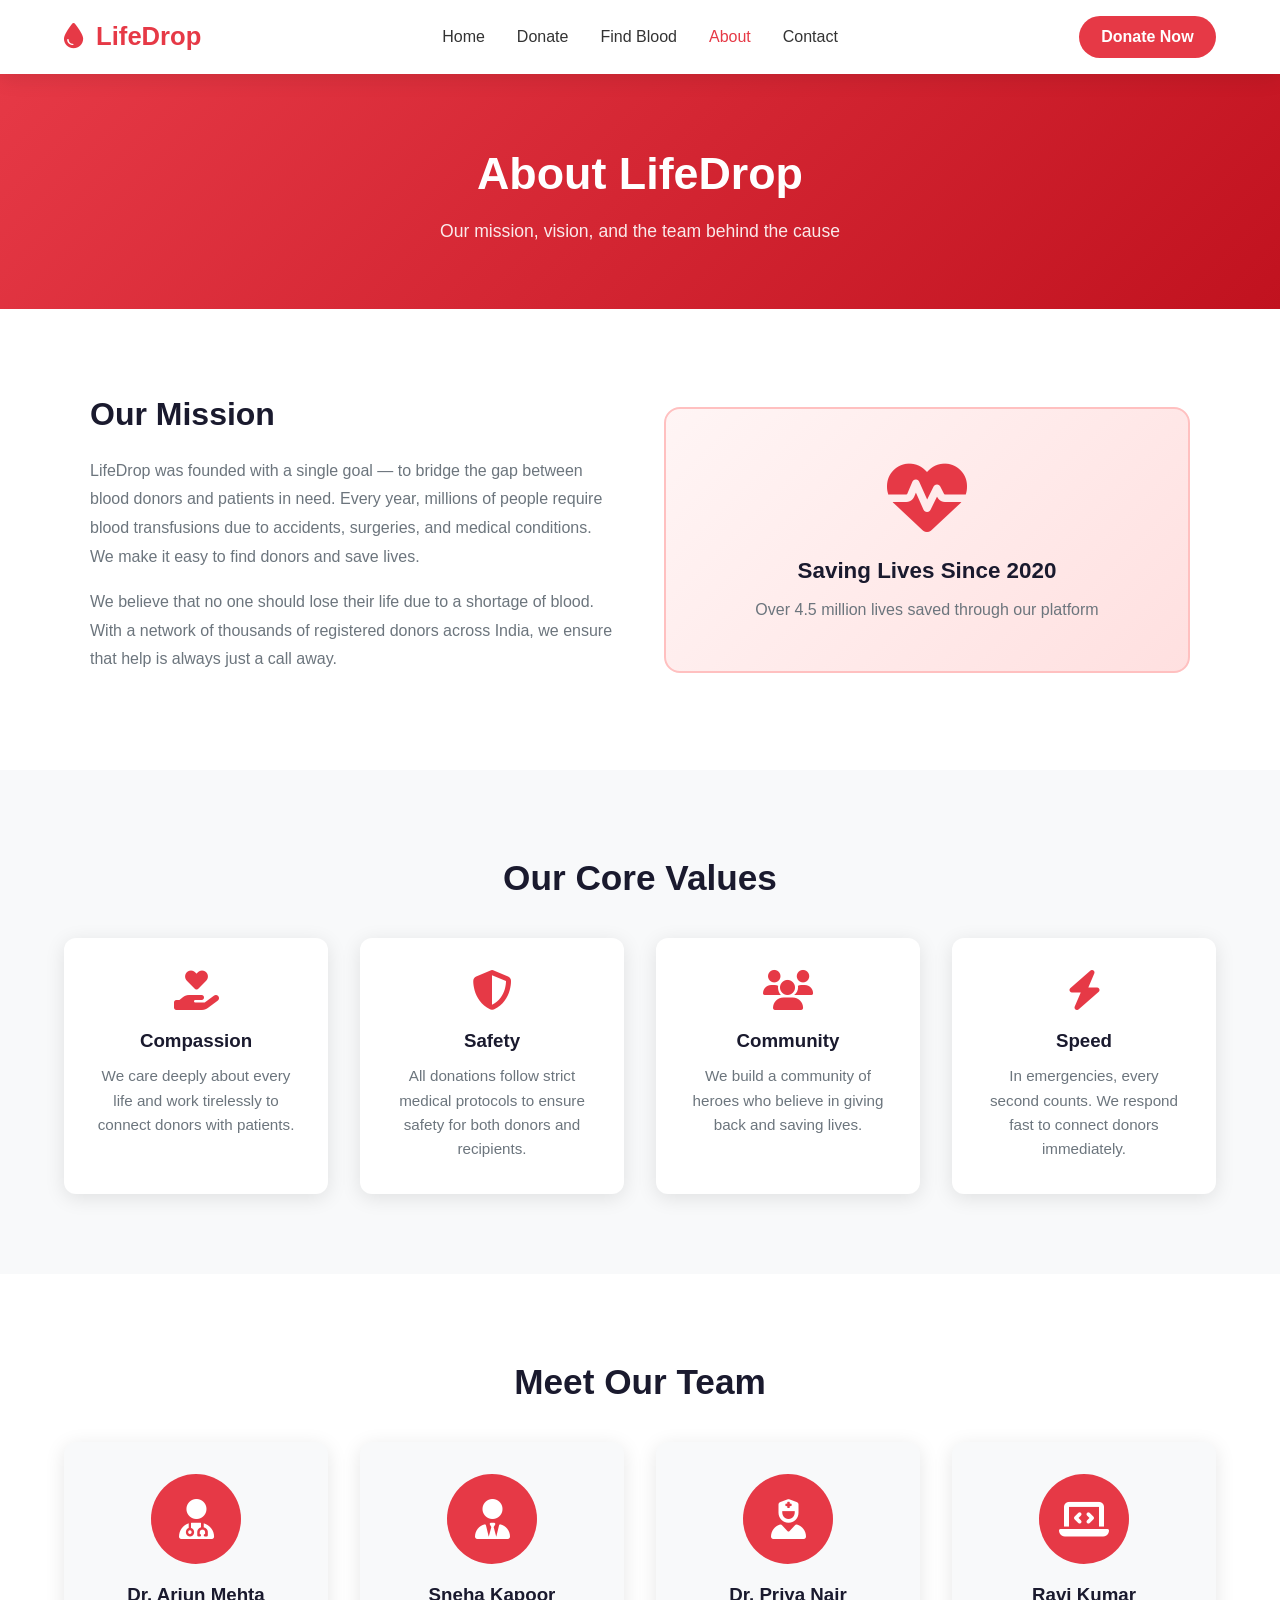
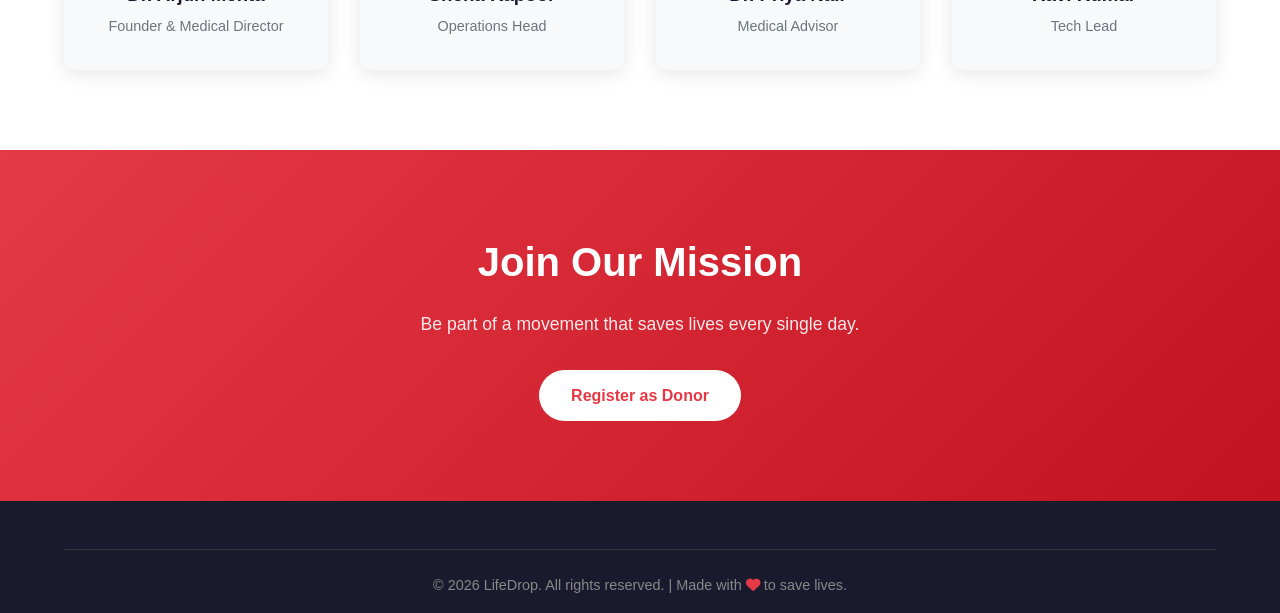
==== about.html @ 409029b4 "Add complete LifeDrop blood donation website with full documentation" ====
<!DOCTYPE html>
<html lang="en">
<head>
  <meta charset="UTF-8" />
  <meta name="viewport" content="width=device-width, initial-scale=1.0"/>
  <title>About Us - LifeDrop</title>
  <link rel="stylesheet" href="css/style.css" />
  <link rel="stylesheet" href="https://cdnjs.cloudflare.com/ajax/libs/font-awesome/6.5.0/css/all.min.css"/>
</head>
<body>

  <nav class="navbar">
    <div class="logo"><i class="fa-solid fa-droplet"></i> LifeDrop</div>
    <ul class="nav-links">
      <li><a href="index.html">Home</a></li>
      <li><a href="donate.html">Donate</a></li>
      <li><a href="find-blood.html">Find Blood</a></li>
      <li><a href="about.html" class="active">About</a></li>
      <li><a href="contact.html">Contact</a></li>
    </ul>
    <a href="donate.html" class="btn-nav">Donate Now</a>
    <div class="hamburger" onclick="toggleMenu()"><i class="fa-solid fa-bars"></i></div>
  </nav>

  <section class="page-header">
    <h1>About LifeDrop</h1>
    <p>Our mission, vision, and the team behind the cause</p>
  </section>

  <!-- Mission & Vision -->
  <section class="about-section">
    <div class="about-grid">
      <div class="about-text">
        <h2>Our Mission</h2>
        <p>LifeDrop was founded with a single goal — to bridge the gap between blood donors and patients in need. Every year, millions of people require blood transfusions due to accidents, surgeries, and medical conditions. We make it easy to find donors and save lives.</p>
        <p>We believe that no one should lose their life due to a shortage of blood. With a network of thousands of registered donors across India, we ensure that help is always just a call away.</p>
      </div>
      <div class="about-image-box">
        <i class="fa-solid fa-heart-pulse about-icon"></i>
        <h3>Saving Lives Since 2020</h3>
        <p>Over 4.5 million lives saved through our platform</p>
      </div>
    </div>
  </section>

  <!-- Values -->
  <section class="values-section">
    <h2 class="section-title">Our Core Values</h2>
    <div class="values-grid">
      <div class="value-card">
        <i class="fa-solid fa-hand-holding-heart"></i>
        <h3>Compassion</h3>
        <p>We care deeply about every life and work tirelessly to connect donors with patients.</p>
      </div>
      <div class="value-card">
        <i class="fa-solid fa-shield-halved"></i>
        <h3>Safety</h3>
        <p>All donations follow strict medical protocols to ensure safety for both donors and recipients.</p>
      </div>
      <div class="value-card">
        <i class="fa-solid fa-users"></i>
        <h3>Community</h3>
        <p>We build a community of heroes who believe in giving back and saving lives.</p>
      </div>
      <div class="value-card">
        <i class="fa-solid fa-bolt"></i>
        <h3>Speed</h3>
        <p>In emergencies, every second counts. We respond fast to connect donors immediately.</p>
      </div>
    </div>
  </section>

  <!-- Team -->
  <section class="team-section">
    <h2 class="section-title">Meet Our Team</h2>
    <div class="team-grid">
      <div class="team-card">
        <div class="team-avatar"><i class="fa-solid fa-user-doctor"></i></div>
        <h3>Dr. Arjun Mehta</h3>
        <p>Founder & Medical Director</p>
      </div>
      <div class="team-card">
        <div class="team-avatar"><i class="fa-solid fa-user-tie"></i></div>
        <h3>Sneha Kapoor</h3>
        <p>Operations Head</p>
      </div>
      <div class="team-card">
        <div class="team-avatar"><i class="fa-solid fa-user-nurse"></i></div>
        <h3>Dr. Priya Nair</h3>
        <p>Medical Advisor</p>
      </div>
      <div class="team-card">
        <div class="team-avatar"><i class="fa-solid fa-laptop-code"></i></div>
        <h3>Ravi Kumar</h3>
        <p>Tech Lead</p>
      </div>
    </div>
  </section>

  <!-- CTA -->
  <section class="cta">
    <h2>Join Our Mission</h2>
    <p>Be part of a movement that saves lives every single day.</p>
    <a href="donate.html" class="btn-primary">Register as Donor</a>
  </section>

  <footer class="footer">
    <div class="footer-bottom">
      <p>&copy; 2026 LifeDrop. All rights reserved. | Made with <i class="fa-solid fa-heart"></i> to save lives.</p>
    </div>
  </footer>

  <script src="js/main.js"></script>
</body>
</html>
---- css/style.css ----
/* ===== RESET & BASE ===== */
* {
  margin: 0;
  padding: 0;
  box-sizing: border-box;
}

:root {
  --red: #e63946;
  --dark-red: #c1121f;
  --light-red: #ff6b6b;
  --white: #ffffff;
  --light-gray: #f8f9fa;
  --gray: #6c757d;
  --dark: #1a1a2e;
  --shadow: 0 4px 20px rgba(0,0,0,0.1);
}

body {
  font-family: 'Segoe UI', Tahoma, Geneva, Verdana, sans-serif;
  color: #333;
  line-height: 1.6;
}

a { text-decoration: none; color: inherit; }
ul { list-style: none; }

/* ===== NAVBAR ===== */
.navbar {
  display: flex;
  align-items: center;
  justify-content: space-between;
  padding: 1rem 5%;
  background: var(--white);
  box-shadow: var(--shadow);
  position: sticky;
  top: 0;
  z-index: 1000;
}

.logo {
  font-size: 1.6rem;
  font-weight: 700;
  color: var(--red);
}

.logo i { margin-right: 6px; }

.nav-links {
  display: flex;
  gap: 2rem;
}

.nav-links a {
  font-weight: 500;
  color: #333;
  transition: color 0.3s;
}

.nav-links a:hover,
.nav-links a.active {
  color: var(--red);
}

.btn-nav {
  background: var(--red);
  color: var(--white);
  padding: 0.5rem 1.4rem;
  border-radius: 25px;
  font-weight: 600;
  transition: background 0.3s;
}

.btn-nav:hover { background: var(--dark-red); }

.hamburger {
  display: none;
  font-size: 1.5rem;
  cursor: pointer;
  color: var(--red);
}

/* ===== BUTTONS ===== */
.btn-primary {
  display: inline-block;
  background: var(--red);
  color: var(--white);
  padding: 0.8rem 2rem;
  border-radius: 30px;
  font-weight: 600;
  font-size: 1rem;
  border: none;
  cursor: pointer;
  transition: background 0.3s, transform 0.2s;
}

.btn-primary:hover {
  background: var(--dark-red);
  transform: translateY(-2px);
}

.btn-secondary {
  display: inline-block;
  background: transparent;
  color: var(--red);
  padding: 0.8rem 2rem;
  border-radius: 30px;
  font-weight: 600;
  font-size: 1rem;
  border: 2px solid var(--red);
  cursor: pointer;
  transition: all 0.3s;
}

.btn-secondary:hover {
  background: var(--red);
  color: var(--white);
}

.btn-danger {
  display: inline-block;
  background: #c1121f;
  color: var(--white);
  padding: 0.8rem 2rem;
  border-radius: 30px;
  font-weight: 600;
  font-size: 1rem;
  border: none;
  cursor: pointer;
  transition: background 0.3s;
}

.btn-danger:hover { background: #9b0000; }

.full-btn { width: 100%; text-align: center; }

/* ===== HERO ===== */
.hero {
  display: flex;
  align-items: center;
  justify-content: space-between;
  padding: 5rem 5%;
  background: linear-gradient(135deg, #fff5f5 0%, #ffe0e0 100%);
  min-height: 90vh;
}

.hero-content { max-width: 600px; }

.hero-content h1 {
  font-size: 3.5rem;
  font-weight: 800;
  line-height: 1.2;
  color: var(--dark);
  margin-bottom: 1.5rem;
}

.hero-content h1 span { color: var(--red); }

.hero-content p {
  font-size: 1.15rem;
  color: var(--gray);
  margin-bottom: 2rem;
}

.hero-buttons { display: flex; gap: 1rem; flex-wrap: wrap; }

.hero-image {
  display: flex;
  align-items: center;
  justify-content: center;
}

.blood-drop-animation {
  font-size: 12rem;
  color: var(--red);
  animation: pulse 2s infinite;
  filter: drop-shadow(0 0 30px rgba(230, 57, 70, 0.4));
}

@keyframes pulse {
  0%, 100% { transform: scale(1); }
  50% { transform: scale(1.08); }
}

/* ===== STATS ===== */
.stats {
  display: flex;
  justify-content: space-around;
  flex-wrap: wrap;
  padding: 3rem 5%;
  background: var(--red);
  gap: 1rem;
}

.stat-card {
  text-align: center;
  color: var(--white);
  padding: 1rem 2rem;
}

.stat-card h2 {
  font-size: 2.5rem;
  font-weight: 800;
}

.stat-card p { font-size: 1rem; opacity: 0.9; }

/* ===== SECTION TITLES ===== */
.section-title {
  text-align: center;
  font-size: 2.2rem;
  font-weight: 700;
  color: var(--dark);
  margin-bottom: 0.5rem;
}

.section-subtitle {
  text-align: center;
  color: var(--gray);
  margin-bottom: 2.5rem;
  font-size: 1.05rem;
}

/* ===== BLOOD TYPES ===== */
.blood-types {
  padding: 5rem 5%;
  background: var(--light-gray);
}

.blood-grid {
  display: flex;
  justify-content: center;
  flex-wrap: wrap;
  gap: 1.2rem;
  margin-bottom: 1.5rem;
}

.blood-card {
  width: 100px;
  height: 100px;
  border-radius: 50%;
  background: var(--white);
  border: 3px solid var(--red);
  display: flex;
  align-items: center;
  justify-content: center;
  font-size: 1.5rem;
  font-weight: 700;
  color: var(--red);
  box-shadow: var(--shadow);
  transition: transform 0.3s;
}

.blood-card:hover { transform: scale(1.1); }

.blood-card.urgent {
  background: var(--red);
  color: var(--white);
  animation: pulse 1.5s infinite;
}

.urgent-note {
  text-align: center;
  color: var(--red);
  font-weight: 600;
  font-size: 1rem;
}

.urgent-note i { margin-right: 6px; }

/* ===== HOW IT WORKS ===== */
.how-it-works {
  padding: 5rem 5%;
  background: var(--white);
}

.steps {
  display: flex;
  align-items: center;
  justify-content: center;
  flex-wrap: wrap;
  gap: 1rem;
  margin-top: 2rem;
}

.step {
  text-align: center;
  max-width: 180px;
}

.step-icon {
  width: 80px;
  height: 80px;
  border-radius: 50%;
  background: #fff5f5;
  border: 2px solid var(--red);
  display: flex;
  align-items: center;
  justify-content: center;
  font-size: 1.8rem;
  color: var(--red);
  margin: 0 auto 1rem;
}

.step h3 { font-size: 1.1rem; margin-bottom: 0.5rem; color: var(--dark); }
.step p { font-size: 0.9rem; color: var(--gray); }

.step-arrow {
  font-size: 1.5rem;
  color: var(--red);
  opacity: 0.5;
}

/* ===== ELIGIBILITY ===== */
.eligibility {
  padding: 5rem 5%;
  background: var(--light-gray);
}

.eligibility-grid {
  display: grid;
  grid-template-columns: 1fr 1fr;
  gap: 2rem;
  max-width: 900px;
  margin: 2rem auto 0;
}

.eligible, .not-eligible {
  background: var(--white);
  border-radius: 12px;
  padding: 2rem;
  box-shadow: var(--shadow);
}

.eligible h3 { color: #2d6a4f; margin-bottom: 1rem; font-size: 1.2rem; }
.not-eligible h3 { color: var(--red); margin-bottom: 1rem; font-size: 1.2rem; }

.eligible ul li, .not-eligible ul li {
  padding: 0.4rem 0;
  border-bottom: 1px solid #f0f0f0;
  font-size: 0.95rem;
  color: #444;
}

.eligible ul li::before { content: "✓ "; color: #2d6a4f; font-weight: bold; }
.not-eligible ul li::before { content: "✗ "; color: var(--red); font-weight: bold; }

/* ===== TESTIMONIALS ===== */
.testimonials {
  padding: 5rem 5%;
  background: var(--white);
}

.testimonial-grid {
  display: grid;
  grid-template-columns: repeat(auto-fit, minmax(280px, 1fr));
  gap: 2rem;
  margin-top: 2rem;
}

.testimonial-card {
  background: var(--light-gray);
  border-left: 4px solid var(--red);
  border-radius: 8px;
  padding: 2rem;
  box-shadow: var(--shadow);
}

.testimonial-card p {
  font-style: italic;
  color: #555;
  margin-bottom: 1rem;
  line-height: 1.8;
}

.testimonial-card h4 { color: var(--red); font-weight: 600; }

/* ===== CTA ===== */
.cta {
  padding: 5rem 5%;
  background: linear-gradient(135deg, var(--red), var(--dark-red));
  text-align: center;
  color: var(--white);
}

.cta h2 { font-size: 2.5rem; margin-bottom: 1rem; }
.cta p { font-size: 1.1rem; margin-bottom: 2rem; opacity: 0.9; }
.cta .btn-primary {
  background: var(--white);
  color: var(--red);
}
.cta .btn-primary:hover { background: #f0f0f0; }

/* ===== FOOTER ===== */
.footer {
  background: var(--dark);
  color: #ccc;
  padding: 3rem 5% 1rem;
}

.footer-content {
  display: grid;
  grid-template-columns: 2fr 1fr 1fr;
  gap: 3rem;
  margin-bottom: 2rem;
}

.footer-brand h3 {
  color: var(--red);
  font-size: 1.5rem;
  margin-bottom: 1rem;
}

.footer-brand p { font-size: 0.95rem; line-height: 1.8; }

.social-links { display: flex; gap: 1rem; margin-top: 1rem; }
.social-links a {
  color: #ccc;
  font-size: 1.3rem;
  transition: color 0.3s;
}
.social-links a:hover { color: var(--red); }

.footer-links h4, .footer-contact h4 {
  color: var(--white);
  margin-bottom: 1rem;
  font-size: 1.1rem;
}

.footer-links ul li { margin-bottom: 0.5rem; }
.footer-links ul li a { color: #ccc; transition: color 0.3s; }
.footer-links ul li a:hover { color: var(--red); }

.footer-contact p {
  margin-bottom: 0.6rem;
  font-size: 0.95rem;
}
.footer-contact i { margin-right: 8px; color: var(--red); }

.footer-bottom {
  border-top: 1px solid #333;
  padding-top: 1.5rem;
  text-align: center;
  font-size: 0.9rem;
  color: #888;
}

.footer-bottom i { color: var(--red); }

/* ===== PAGE HEADER ===== */
.page-header {
  background: linear-gradient(135deg, var(--red), var(--dark-red));
  color: var(--white);
  text-align: center;
  padding: 4rem 5%;
}

.page-header h1 { font-size: 2.8rem; margin-bottom: 0.5rem; }
.page-header p { font-size: 1.1rem; opacity: 0.9; }

/* ===== FORMS ===== */
.form-section {
  padding: 4rem 5%;
  background: var(--light-gray);
}

.form-container {
  max-width: 800px;
  margin: 0 auto;
  background: var(--white);
  border-radius: 16px;
  padding: 3rem;
  box-shadow: var(--shadow);
}

.form-container h2 {
  color: var(--dark);
  margin-bottom: 2rem;
  font-size: 1.8rem;
  border-bottom: 3px solid var(--red);
  padding-bottom: 0.5rem;
}

.form-row {
  display: grid;
  grid-template-columns: 1fr 1fr;
  gap: 1.5rem;
  margin-bottom: 1.5rem;
}

.form-group {
  display: flex;
  flex-direction: column;
  margin-bottom: 1.5rem;
}

.form-group.full-width { grid-column: 1 / -1; }

.form-group label {
  font-weight: 600;
  margin-bottom: 0.4rem;
  color: #444;
  font-size: 0.95rem;
}

.form-group input,
.form-group select,
.form-group textarea {
  padding: 0.75rem 1rem;
  border: 2px solid #e0e0e0;
  border-radius: 8px;
  font-size: 1rem;
  transition: border-color 0.3s;
  font-family: inherit;
}

.form-group input:focus,
.form-group select:focus,
.form-group textarea:focus {
  outline: none;
  border-color: var(--red);
}

.checkbox-group {
  flex-direction: row;
  align-items: center;
  gap: 0.8rem;
}

.checkbox-group input { width: auto; }

/* ===== SUCCESS MESSAGE ===== */
.success-msg {
  text-align: center;
  padding: 3rem;
  color: #2d6a4f;
}

.success-msg i {
  font-size: 4rem;
  color: #2d6a4f;
  margin-bottom: 1rem;
  display: block;
}

.success-msg h3 { font-size: 1.8rem; margin-bottom: 0.5rem; }
.success-msg p { color: var(--gray); margin-bottom: 1.5rem; }

/* ===== FIND BLOOD ===== */
.find-section {
  padding: 4rem 5%;
  background: var(--light-gray);
}

.search-box {
  background: var(--white);
  border-radius: 16px;
  padding: 2.5rem;
  box-shadow: var(--shadow);
  max-width: 800px;
  margin: 0 auto 2rem;
}

.search-box h2 {
  color: var(--dark);
  margin-bottom: 1.5rem;
  font-size: 1.6rem;
}

.search-form {
  display: flex;
  gap: 1rem;
  align-items: flex-end;
  flex-wrap: wrap;
}

.search-form .form-group { flex: 1; min-width: 180px; margin-bottom: 0; }

.search-results {
  max-width: 800px;
  margin: 0 auto 2rem;
}

.donor-card {
  background: var(--white);
  border-radius: 12px;
  padding: 1.5rem;
  margin-bottom: 1rem;
  box-shadow: var(--shadow);
  display: flex;
  align-items: center;
  justify-content: space-between;
  flex-wrap: wrap;
  gap: 1rem;
}

.donor-info h3 { color: var(--dark); margin-bottom: 0.3rem; }
.donor-info p { color: var(--gray); font-size: 0.9rem; }

.donor-blood {
  font-size: 2rem;
  font-weight: 800;
  color: var(--red);
  background: #fff5f5;
  width: 70px;
  height: 70px;
  border-radius: 50%;
  display: flex;
  align-items: center;
  justify-content: center;
  border: 2px solid var(--red);
}

.emergency-box {
  background: var(--white);
  border-radius: 16px;
  padding: 2.5rem;
  box-shadow: var(--shadow);
  max-width: 800px;
  margin: 0 auto;
  border-top: 5px solid var(--red);
}

.emergency-box h2 {
  color: var(--red);
  margin-bottom: 0.5rem;
  font-size: 1.6rem;
}

.emergency-box > p {
  color: var(--gray);
  margin-bottom: 1.5rem;
}

/* ===== ABOUT ===== */
.about-section {
  padding: 5rem 5%;
  background: var(--white);
}

.about-grid {
  display: grid;
  grid-template-columns: 1fr 1fr;
  gap: 3rem;
  align-items: center;
  max-width: 1100px;
  margin: 0 auto;
}

.about-text h2 {
  font-size: 2rem;
  color: var(--dark);
  margin-bottom: 1rem;
}

.about-text p {
  color: var(--gray);
  margin-bottom: 1rem;
  line-height: 1.8;
}

.about-image-box {
  background: linear-gradient(135deg, #fff5f5, #ffe0e0);
  border-radius: 16px;
  padding: 3rem;
  text-align: center;
  border: 2px solid #ffc0c0;
}

.about-icon {
  font-size: 5rem;
  color: var(--red);
  margin-bottom: 1rem;
  display: block;
}

.about-image-box h3 { color: var(--dark); font-size: 1.4rem; margin-bottom: 0.5rem; }
.about-image-box p { color: var(--gray); }

.values-section {
  padding: 5rem 5%;
  background: var(--light-gray);
}

.values-grid {
  display: grid;
  grid-template-columns: repeat(auto-fit, minmax(220px, 1fr));
  gap: 2rem;
  margin-top: 2rem;
}

.value-card {
  background: var(--white);
  border-radius: 12px;
  padding: 2rem;
  text-align: center;
  box-shadow: var(--shadow);
  transition: transform 0.3s;
}

.value-card:hover { transform: translateY(-5px); }

.value-card i {
  font-size: 2.5rem;
  color: var(--red);
  margin-bottom: 1rem;
  display: block;
}

.value-card h3 { color: var(--dark); margin-bottom: 0.5rem; }
.value-card p { color: var(--gray); font-size: 0.95rem; }

.team-section {
  padding: 5rem 5%;
  background: var(--white);
}

.team-grid {
  display: grid;
  grid-template-columns: repeat(auto-fit, minmax(200px, 1fr));
  gap: 2rem;
  margin-top: 2rem;
}

.team-card {
  text-align: center;
  background: var(--light-gray);
  border-radius: 12px;
  padding: 2rem;
  box-shadow: var(--shadow);
  transition: transform 0.3s;
}

.team-card:hover { transform: translateY(-5px); }

.team-avatar {
  width: 90px;
  height: 90px;
  border-radius: 50%;
  background: var(--red);
  display: flex;
  align-items: center;
  justify-content: center;
  font-size: 2.5rem;
  color: var(--white);
  margin: 0 auto 1rem;
}

.team-card h3 { color: var(--dark); margin-bottom: 0.3rem; }
.team-card p { color: var(--gray); font-size: 0.9rem; }

/* ===== CONTACT ===== */
.contact-section {
  padding: 4rem 5%;
  background: var(--light-gray);
}

.contact-grid {
  display: grid;
  grid-template-columns: 1fr 1.5fr;
  gap: 3rem;
  max-width: 1100px;
  margin: 0 auto;
}

.contact-info h2 {
  font-size: 1.8rem;
  color: var(--dark);
  margin-bottom: 1rem;
}

.contact-info > p {
  color: var(--gray);
  margin-bottom: 2rem;
  line-height: 1.8;
}

.info-item {
  display: flex;
  gap: 1rem;
  margin-bottom: 1.5rem;
  align-items: flex-start;
}

.info-item i {
  font-size: 1.3rem;
  color: var(--red);
  margin-top: 3px;
}

.info-item h4 { color: var(--dark); margin-bottom: 0.2rem; }
.info-item p { color: var(--gray); font-size: 0.95rem; }

.contact-form-box {
  background: var(--white);
  border-radius: 16px;
  padding: 2.5rem;
  box-shadow: var(--shadow);
}

.contact-form-box h2 {
  font-size: 1.8rem;
  color: var(--dark);
  margin-bottom: 1.5rem;
  border-bottom: 3px solid var(--red);
  padding-bottom: 0.5rem;
}

/* ===== RESPONSIVE ===== */
@media (max-width: 900px) {
  .hero { flex-direction: column; text-align: center; padding: 3rem 5%; }
  .hero-content h1 { font-size: 2.5rem; }
  .hero-buttons { justify-content: center; }
  .blood-drop-animation { font-size: 7rem; margin-top: 2rem; }
  .eligibility-grid { grid-template-columns: 1fr; }
  .about-grid { grid-template-columns: 1fr; }
  .contact-grid { grid-template-columns: 1fr; }
  .footer-content { grid-template-columns: 1fr; gap: 2rem; }
  .steps { flex-direction: column; }
  .step-arrow { transform: rotate(90deg); }
}

@media (max-width: 768px) {
  .nav-links { display: none; flex-direction: column; position: absolute; top: 70px; left: 0; right: 0; background: var(--white); padding: 1rem 5%; box-shadow: var(--shadow); }
  .nav-links.open { display: flex; }
  .hamburger { display: block; }
  .btn-nav { display: none; }
  .form-row { grid-template-columns: 1fr; }
  .search-form { flex-direction: column; }
}
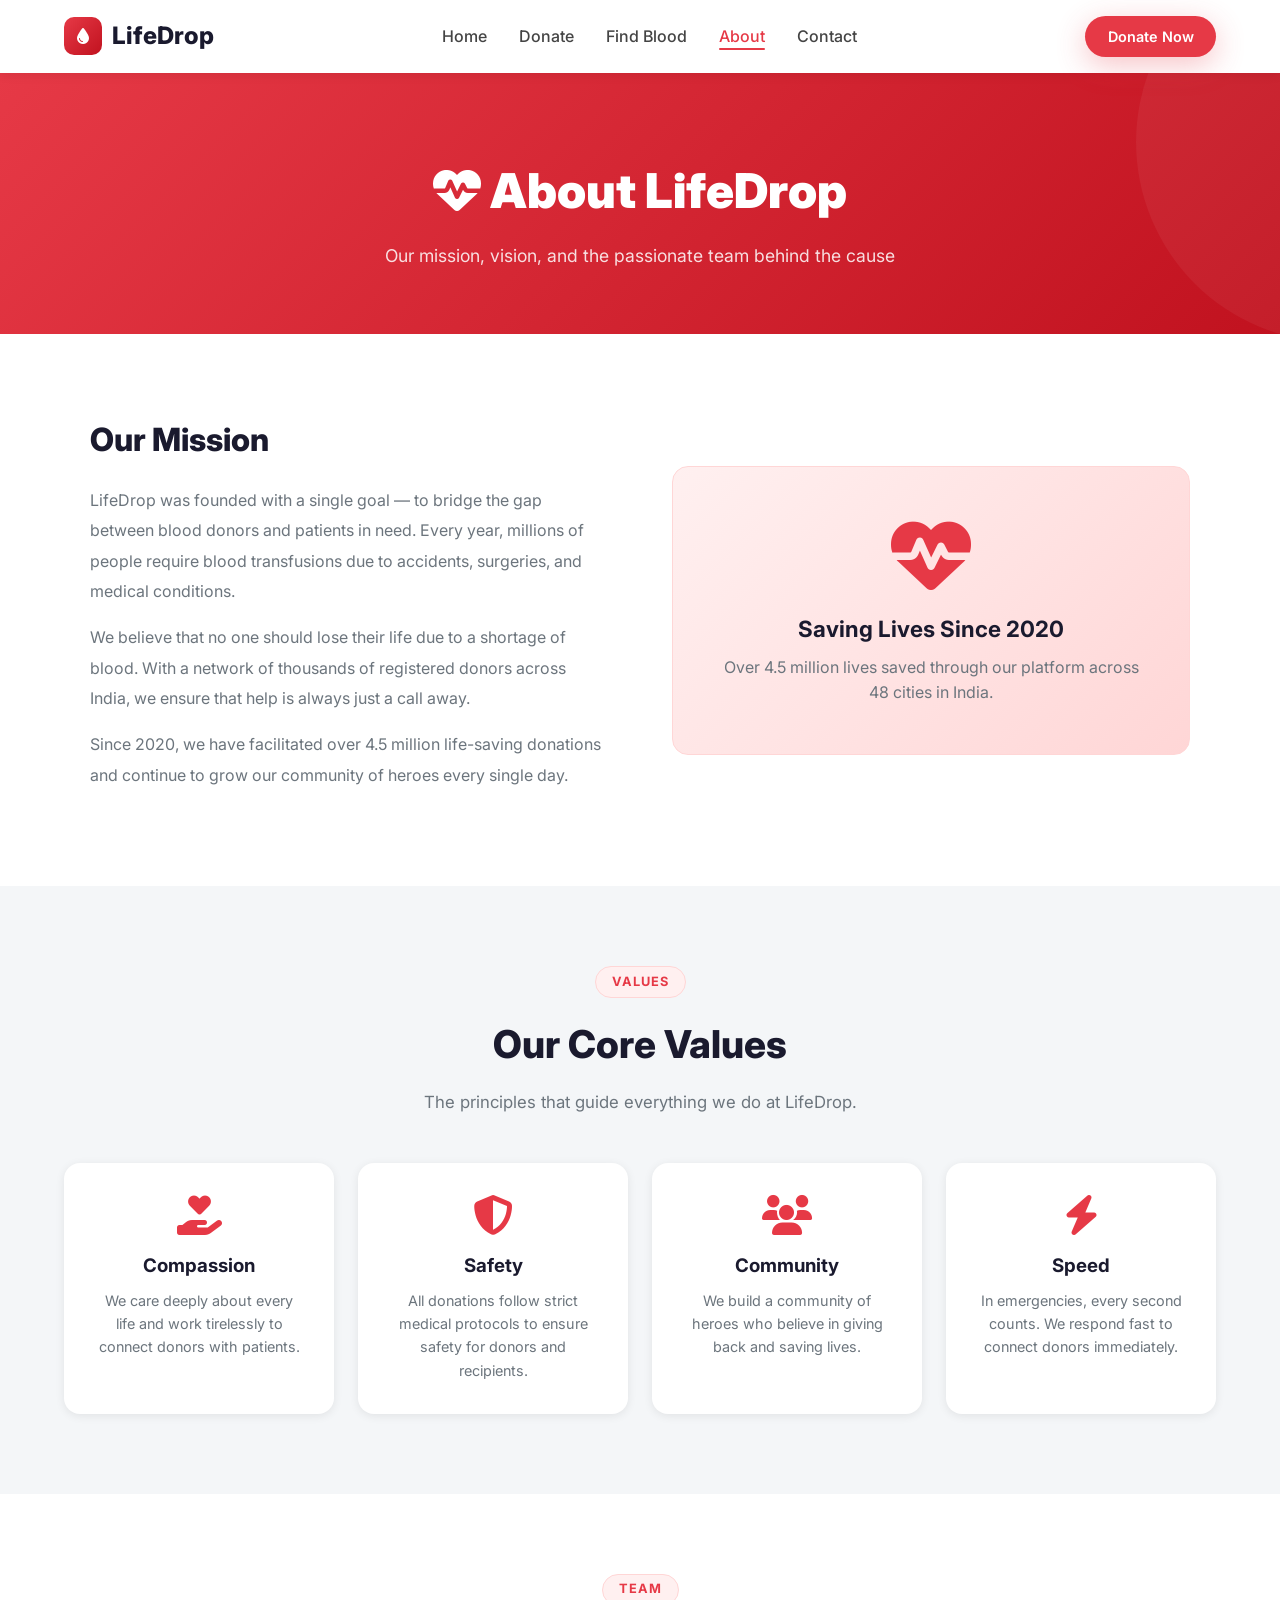
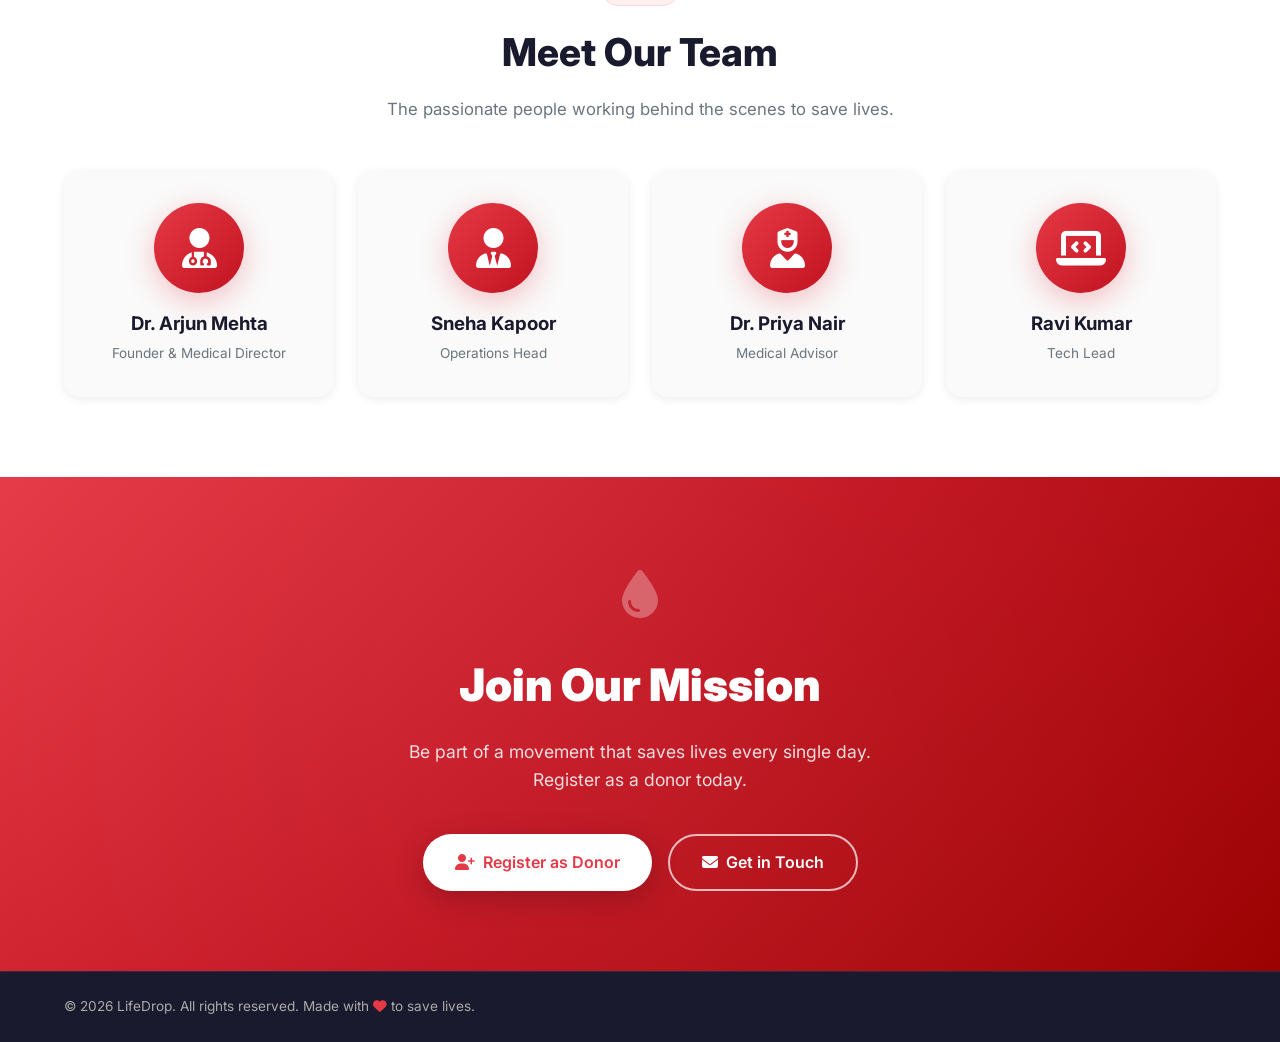
==== commit 9375ebc6: "Redesign: Modern theme with glassmorphism, count-up counters, ripple buttons, scroll animations" ====
--- a/about.html
+++ b/about.html
@@ -1,68 +1,71 @@
 <!DOCTYPE html>
 <html lang="en">
 <head>
-  <meta charset="UTF-8" />
+  <meta charset="UTF-8"/>
   <meta name="viewport" content="width=device-width, initial-scale=1.0"/>
   <title>About Us - LifeDrop</title>
-  <link rel="stylesheet" href="css/style.css" />
+  <link rel="stylesheet" href="css/style.css"/>
   <link rel="stylesheet" href="https://cdnjs.cloudflare.com/ajax/libs/font-awesome/6.5.0/css/all.min.css"/>
+  <link href="https://fonts.googleapis.com/css2?family=Inter:wght@300;400;500;600;700;800;900&display=swap" rel="stylesheet"/>
 </head>
 <body>
-
-  <nav class="navbar">
-    <div class="logo"><i class="fa-solid fa-droplet"></i> LifeDrop</div>
-    <ul class="nav-links">
+  <nav class="navbar" id="navbar">
+    <div class="logo"><div class="logo-icon"><i class="fa-solid fa-droplet"></i></div><span>LifeDrop</span></div>
+    <ul class="nav-links" id="navLinks">
       <li><a href="index.html">Home</a></li>
       <li><a href="donate.html">Donate</a></li>
       <li><a href="find-blood.html">Find Blood</a></li>
       <li><a href="about.html" class="active">About</a></li>
       <li><a href="contact.html">Contact</a></li>
     </ul>
-    <a href="donate.html" class="btn-nav">Donate Now</a>
-    <div class="hamburger" onclick="toggleMenu()"><i class="fa-solid fa-bars"></i></div>
+    <a href="donate.html" class="btn-nav ripple">Donate Now</a>
+    <div class="hamburger" onclick="toggleMenu()" id="hamburger"><span></span><span></span><span></span></div>
   </nav>
 
   <section class="page-header">
-    <h1>About LifeDrop</h1>
-    <p>Our mission, vision, and the team behind the cause</p>
+    <h1><i class="fa-solid fa-heart-pulse"></i> About LifeDrop</h1>
+    <p>Our mission, vision, and the passionate team behind the cause</p>
   </section>
 
-  <!-- Mission & Vision -->
   <section class="about-section">
     <div class="about-grid">
-      <div class="about-text">
+      <div class="about-text" data-aos="fade-right">
         <h2>Our Mission</h2>
-        <p>LifeDrop was founded with a single goal — to bridge the gap between blood donors and patients in need. Every year, millions of people require blood transfusions due to accidents, surgeries, and medical conditions. We make it easy to find donors and save lives.</p>
+        <p>LifeDrop was founded with a single goal — to bridge the gap between blood donors and patients in need. Every year, millions of people require blood transfusions due to accidents, surgeries, and medical conditions.</p>
         <p>We believe that no one should lose their life due to a shortage of blood. With a network of thousands of registered donors across India, we ensure that help is always just a call away.</p>
+        <p>Since 2020, we have facilitated over 4.5 million life-saving donations and continue to grow our community of heroes every single day.</p>
       </div>
-      <div class="about-image-box">
+      <div class="about-image-box" data-aos="fade-left">
         <i class="fa-solid fa-heart-pulse about-icon"></i>
         <h3>Saving Lives Since 2020</h3>
-        <p>Over 4.5 million lives saved through our platform</p>
+        <p>Over 4.5 million lives saved through our platform across 48 cities in India.</p>
       </div>
     </div>
   </section>
 
-  <!-- Values -->
   <section class="values-section">
-    <h2 class="section-title">Our Core Values</h2>
+    <div class="section-header" data-aos="fade-up">
+      <span class="section-tag">Values</span>
+      <h2>Our Core Values</h2>
+      <p>The principles that guide everything we do at LifeDrop.</p>
+    </div>
     <div class="values-grid">
-      <div class="value-card">
+      <div class="value-card" data-aos="fade-up" data-aos-delay="0">
         <i class="fa-solid fa-hand-holding-heart"></i>
         <h3>Compassion</h3>
         <p>We care deeply about every life and work tirelessly to connect donors with patients.</p>
       </div>
-      <div class="value-card">
+      <div class="value-card" data-aos="fade-up" data-aos-delay="100">
         <i class="fa-solid fa-shield-halved"></i>
         <h3>Safety</h3>
-        <p>All donations follow strict medical protocols to ensure safety for both donors and recipients.</p>
+        <p>All donations follow strict medical protocols to ensure safety for donors and recipients.</p>
       </div>
-      <div class="value-card">
+      <div class="value-card" data-aos="fade-up" data-aos-delay="200">
         <i class="fa-solid fa-users"></i>
         <h3>Community</h3>
         <p>We build a community of heroes who believe in giving back and saving lives.</p>
       </div>
-      <div class="value-card">
+      <div class="value-card" data-aos="fade-up" data-aos-delay="300">
         <i class="fa-solid fa-bolt"></i>
         <h3>Speed</h3>
         <p>In emergencies, every second counts. We respond fast to connect donors immediately.</p>
@@ -70,26 +73,29 @@
     </div>
   </section>
 
-  <!-- Team -->
   <section class="team-section">
-    <h2 class="section-title">Meet Our Team</h2>
+    <div class="section-header" data-aos="fade-up">
+      <span class="section-tag">Team</span>
+      <h2>Meet Our Team</h2>
+      <p>The passionate people working behind the scenes to save lives.</p>
+    </div>
     <div class="team-grid">
-      <div class="team-card">
+      <div class="team-card" data-aos="fade-up" data-aos-delay="0">
         <div class="team-avatar"><i class="fa-solid fa-user-doctor"></i></div>
         <h3>Dr. Arjun Mehta</h3>
         <p>Founder & Medical Director</p>
       </div>
-      <div class="team-card">
+      <div class="team-card" data-aos="fade-up" data-aos-delay="100">
         <div class="team-avatar"><i class="fa-solid fa-user-tie"></i></div>
         <h3>Sneha Kapoor</h3>
         <p>Operations Head</p>
       </div>
-      <div class="team-card">
+      <div class="team-card" data-aos="fade-up" data-aos-delay="200">
         <div class="team-avatar"><i class="fa-solid fa-user-nurse"></i></div>
         <h3>Dr. Priya Nair</h3>
         <p>Medical Advisor</p>
       </div>
-      <div class="team-card">
+      <div class="team-card" data-aos="fade-up" data-aos-delay="300">
         <div class="team-avatar"><i class="fa-solid fa-laptop-code"></i></div>
         <h3>Ravi Kumar</h3>
         <p>Tech Lead</p>
@@ -97,19 +103,21 @@
     </div>
   </section>
 
-  <!-- CTA -->
-  <section class="cta">
-    <h2>Join Our Mission</h2>
-    <p>Be part of a movement that saves lives every single day.</p>
-    <a href="donate.html" class="btn-primary">Register as Donor</a>
+  <section class="cta-section" data-aos="fade-up">
+    <div class="cta-content">
+      <div class="cta-icon"><i class="fa-solid fa-droplet"></i></div>
+      <h2>Join Our Mission</h2>
+      <p>Be part of a movement that saves lives every single day. Register as a donor today.</p>
+      <div class="cta-buttons">
+        <a href="donate.html" class="btn-primary ripple"><i class="fa-solid fa-user-plus"></i> Register as Donor</a>
+        <a href="contact.html" class="btn-outline-white ripple"><i class="fa-solid fa-envelope"></i> Get in Touch</a>
+      </div>
+    </div>
   </section>
 
   <footer class="footer">
-    <div class="footer-bottom">
-      <p>&copy; 2026 LifeDrop. All rights reserved. | Made with <i class="fa-solid fa-heart"></i> to save lives.</p>
-    </div>
+    <div class="footer-bottom"><p>&copy; 2026 LifeDrop. All rights reserved. Made with <i class="fa-solid fa-heart"></i> to save lives.</p></div>
   </footer>
-
   <script src="js/main.js"></script>
 </body>
 </html>
--- a/css/style.css
+++ b/css/style.css
@@ -1,830 +1,403 @@
 /* ===== RESET & BASE ===== */
-* {
-  margin: 0;
-  padding: 0;
-  box-sizing: border-box;
-}
+*, *::before, *::after { margin: 0; padding: 0; box-sizing: border-box; }
 
 :root {
-  --red: #e63946;
+  --red: #E63946;
   --dark-red: #c1121f;
   --light-red: #ff6b6b;
+  --pink-light: #fff0f0;
+  --pink-mid: #ffd6d6;
   --white: #ffffff;
-  --light-gray: #f8f9fa;
+  --off-white: #fafafa;
+  --light-gray: #f4f6f8;
   --gray: #6c757d;
+  --dark-gray: #444;
   --dark: #1a1a2e;
-  --shadow: 0 4px 20px rgba(0,0,0,0.1);
-}
-
-body {
-  font-family: 'Segoe UI', Tahoma, Geneva, Verdana, sans-serif;
-  color: #333;
-  line-height: 1.6;
-}
-
+  --shadow-sm: 0 2px 10px rgba(0,0,0,0.08);
+  --shadow-md: 0 8px 30px rgba(0,0,0,0.12);
+  --shadow-lg: 0 20px 60px rgba(0,0,0,0.15);
+  --shadow-red: 0 8px 30px rgba(230,57,70,0.3);
+  --radius: 16px;
+  --radius-sm: 8px;
+  --radius-full: 50px;
+  --transition: all 0.3s cubic-bezier(0.4, 0, 0.2, 1);
+}
+
+html { scroll-behavior: smooth; }
+body { font-family: 'Inter', 'Segoe UI', sans-serif; color: #333; line-height: 1.6; background: var(--white); overflow-x: hidden; }
 a { text-decoration: none; color: inherit; }
 ul { list-style: none; }
+img { max-width: 100%; }
 
 /* ===== NAVBAR ===== */
 .navbar {
-  display: flex;
-  align-items: center;
-  justify-content: space-between;
-  padding: 1rem 5%;
-  background: var(--white);
-  box-shadow: var(--shadow);
-  position: sticky;
-  top: 0;
-  z-index: 1000;
-}
-
-.logo {
-  font-size: 1.6rem;
-  font-weight: 700;
-  color: var(--red);
-}
-
-.logo i { margin-right: 6px; }
-
-.nav-links {
-  display: flex;
-  gap: 2rem;
-}
-
-.nav-links a {
-  font-weight: 500;
-  color: #333;
-  transition: color 0.3s;
-}
-
-.nav-links a:hover,
-.nav-links a.active {
-  color: var(--red);
-}
-
-.btn-nav {
-  background: var(--red);
-  color: var(--white);
-  padding: 0.5rem 1.4rem;
-  border-radius: 25px;
-  font-weight: 600;
-  transition: background 0.3s;
-}
-
-.btn-nav:hover { background: var(--dark-red); }
-
-.hamburger {
-  display: none;
-  font-size: 1.5rem;
-  cursor: pointer;
-  color: var(--red);
-}
+  display: flex; align-items: center; justify-content: space-between;
+  padding: 1rem 5%; background: rgba(255,255,255,0.95);
+  backdrop-filter: blur(20px); -webkit-backdrop-filter: blur(20px);
+  box-shadow: var(--shadow-sm); position: sticky; top: 0; z-index: 1000;
+  transition: var(--transition);
+}
+.navbar.scrolled { box-shadow: var(--shadow-md); padding: 0.7rem 5%; }
+.logo { display: flex; align-items: center; gap: 10px; font-size: 1.5rem; font-weight: 800; color: var(--dark); }
+.logo-icon { width: 38px; height: 38px; background: linear-gradient(135deg, var(--red), var(--dark-red)); border-radius: 10px; display: flex; align-items: center; justify-content: center; color: white; font-size: 1rem; }
+.nav-links { display: flex; gap: 2rem; }
+.nav-links a { font-weight: 500; color: var(--dark-gray); transition: var(--transition); position: relative; padding-bottom: 4px; }
+.nav-links a::after { content: ''; position: absolute; bottom: 0; left: 0; width: 0; height: 2px; background: var(--red); transition: var(--transition); border-radius: 2px; }
+.nav-links a:hover, .nav-links a.active { color: var(--red); }
+.nav-links a:hover::after, .nav-links a.active::after { width: 100%; }
+.btn-nav { background: var(--red); color: white; padding: 0.55rem 1.4rem; border-radius: var(--radius-full); font-weight: 600; font-size: 0.9rem; transition: var(--transition); box-shadow: var(--shadow-red); }
+.btn-nav:hover { background: var(--dark-red); transform: translateY(-2px); box-shadow: 0 12px 35px rgba(230,57,70,0.4); }
+.hamburger { display: none; flex-direction: column; gap: 5px; cursor: pointer; padding: 5px; }
+.hamburger span { display: block; width: 24px; height: 2px; background: var(--dark); border-radius: 2px; transition: var(--transition); }
 
 /* ===== BUTTONS ===== */
 .btn-primary {
-  display: inline-block;
-  background: var(--red);
-  color: var(--white);
-  padding: 0.8rem 2rem;
-  border-radius: 30px;
-  font-weight: 600;
-  font-size: 1rem;
-  border: none;
-  cursor: pointer;
-  transition: background 0.3s, transform 0.2s;
-}
-
-.btn-primary:hover {
-  background: var(--dark-red);
-  transform: translateY(-2px);
-}
-
-.btn-secondary {
-  display: inline-block;
-  background: transparent;
-  color: var(--red);
-  padding: 0.8rem 2rem;
-  border-radius: 30px;
-  font-weight: 600;
-  font-size: 1rem;
-  border: 2px solid var(--red);
-  cursor: pointer;
-  transition: all 0.3s;
-}
-
-.btn-secondary:hover {
-  background: var(--red);
-  color: var(--white);
-}
-
-.btn-danger {
-  display: inline-block;
-  background: #c1121f;
-  color: var(--white);
-  padding: 0.8rem 2rem;
-  border-radius: 30px;
-  font-weight: 600;
-  font-size: 1rem;
-  border: none;
-  cursor: pointer;
-  transition: background 0.3s;
-}
-
-.btn-danger:hover { background: #9b0000; }
-
-.full-btn { width: 100%; text-align: center; }
+  display: inline-flex; align-items: center; gap: 8px;
+  background: linear-gradient(135deg, var(--red), var(--dark-red));
+  color: white; padding: 0.85rem 2rem; border-radius: var(--radius-full);
+  font-weight: 600; font-size: 1rem; border: none; cursor: pointer;
+  transition: var(--transition); box-shadow: var(--shadow-red); position: relative; overflow: hidden;
+}
+.btn-primary:hover { transform: translateY(-3px); box-shadow: 0 15px 40px rgba(230,57,70,0.45); }
+.btn-outline {
+  display: inline-flex; align-items: center; gap: 8px;
+  background: transparent; color: var(--red); padding: 0.85rem 2rem;
+  border-radius: var(--radius-full); font-weight: 600; font-size: 1rem;
+  border: 2px solid var(--red); cursor: pointer; transition: var(--transition); position: relative; overflow: hidden;
+}
+.btn-outline:hover { background: var(--red); color: white; transform: translateY(-3px); box-shadow: var(--shadow-red); }
+.btn-outline-white {
+  display: inline-flex; align-items: center; gap: 8px;
+  background: transparent; color: white; padding: 0.85rem 2rem;
+  border-radius: var(--radius-full); font-weight: 600; font-size: 1rem;
+  border: 2px solid rgba(255,255,255,0.7); cursor: pointer; transition: var(--transition);
+}
+.btn-outline-white:hover { background: white; color: var(--red); transform: translateY(-3px); }
+.btn-sm { display: inline-flex; align-items: center; background: white; color: var(--red); padding: 0.5rem 1.2rem; border-radius: var(--radius-full); font-weight: 600; font-size: 0.85rem; transition: var(--transition); }
+.btn-sm:hover { background: var(--dark-red); color: white; }
+
+/* Ripple Effect */
+.ripple { position: relative; overflow: hidden; }
+.ripple::after { content: ''; position: absolute; border-radius: 50%; background: rgba(255,255,255,0.4); width: 0; height: 0; top: 50%; left: 50%; transform: translate(-50%, -50%); transition: width 0.5s, height 0.5s, opacity 0.5s; opacity: 0; }
+.ripple:active::after { width: 200px; height: 200px; opacity: 0; }
 
 /* ===== HERO ===== */
 .hero {
-  display: flex;
-  align-items: center;
-  justify-content: space-between;
-  padding: 5rem 5%;
-  background: linear-gradient(135deg, #fff5f5 0%, #ffe0e0 100%);
-  min-height: 90vh;
-}
-
-.hero-content { max-width: 600px; }
-
-.hero-content h1 {
-  font-size: 3.5rem;
-  font-weight: 800;
-  line-height: 1.2;
-  color: var(--dark);
-  margin-bottom: 1.5rem;
-}
-
-.hero-content h1 span { color: var(--red); }
-
-.hero-content p {
-  font-size: 1.15rem;
-  color: var(--gray);
-  margin-bottom: 2rem;
-}
-
-.hero-buttons { display: flex; gap: 1rem; flex-wrap: wrap; }
-
-.hero-image {
-  display: flex;
-  align-items: center;
-  justify-content: center;
-}
-
-.blood-drop-animation {
-  font-size: 12rem;
-  color: var(--red);
-  animation: pulse 2s infinite;
-  filter: drop-shadow(0 0 30px rgba(230, 57, 70, 0.4));
-}
-
-@keyframes pulse {
-  0%, 100% { transform: scale(1); }
-  50% { transform: scale(1.08); }
-}
-
-/* ===== STATS ===== */
-.stats {
-  display: flex;
-  justify-content: space-around;
+  display: flex; align-items: center; justify-content: space-between;
+  padding: 5rem 5% 4rem; min-height: 92vh;
+  background: linear-gradient(135deg, #fff 0%, #fff5f5 50%, #ffe8e8 100%);
+  position: relative; overflow: hidden;
+}
+.hero::before { content: ''; position: absolute; top: -100px; right: -100px; width: 500px; height: 500px; background: radial-gradient(circle, rgba(230,57,70,0.08) 0%, transparent 70%); border-radius: 50%; }
+.hero::after { content: ''; position: absolute; bottom: -80px; left: -80px; width: 400px; height: 400px; background: radial-gradient(circle, rgba(230,57,70,0.05) 0%, transparent 70%); border-radius: 50%; }
+.hero-content { max-width: 580px; z-index: 1; }
+.hero-badge { display: inline-flex; align-items: center; gap: 8px; background: var(--pink-light); color: var(--red); padding: 0.5rem 1.2rem; border-radius: var(--radius-full); font-size: 0.9rem; font-weight: 600; margin-bottom: 1.5rem; border: 1px solid var(--pink-mid); }
+.hero-content h1 { font-size: 4rem; font-weight: 900; line-height: 1.1; color: var(--dark); margin-bottom: 1.5rem; }
+.gradient-text { background: linear-gradient(135deg, var(--red), #ff6b6b); -webkit-background-clip: text; -webkit-text-fill-color: transparent; background-clip: text; }
+.hero-content p { font-size: 1.15rem; color: var(--gray); margin-bottom: 2.5rem; line-height: 1.8; }
+.hero-buttons { display: flex; gap: 1rem; flex-wrap: wrap; margin-bottom: 2.5rem; }
+.hero-trust { display: flex; gap: 1.5rem; flex-wrap: wrap; }
+.trust-item { display: flex; align-items: center; gap: 6px; font-size: 0.85rem; color: var(--gray); font-weight: 500; }
+.trust-item i { color: var(--red); }
+
+/* Glassmorphism Blood Drop */
+.hero-visual { display: flex; align-items: center; justify-content: center; z-index: 1; }
+.glass-drop-wrapper { position: relative; width: 380px; height: 380px; }
+.glass-drop {
+  width: 280px; height: 280px; position: absolute; top: 50%; left: 50%;
+  transform: translate(-50%, -50%);
+  background: linear-gradient(135deg, rgba(230,57,70,0.15), rgba(230,57,70,0.05));
+  backdrop-filter: blur(20px); -webkit-backdrop-filter: blur(20px);
+  border: 1px solid rgba(230,57,70,0.2); border-radius: 50%;
+  display: flex; align-items: center; justify-content: center;
+  box-shadow: 0 20px 60px rgba(230,57,70,0.2), inset 0 1px 0 rgba(255,255,255,0.5);
+  animation: floatDrop 4s ease-in-out infinite;
+}
+.drop-inner { text-align: center; }
+.drop-icon { font-size: 5rem; color: var(--red); display: block; margin-bottom: 0.5rem; filter: drop-shadow(0 4px 15px rgba(230,57,70,0.4)); }
+.drop-text { font-size: 1.5rem; font-weight: 800; color: var(--red); }
+.drop-ring { position: absolute; top: 50%; left: 50%; transform: translate(-50%, -50%); border-radius: 50%; border: 1px solid rgba(230,57,70,0.15); }
+.ring1 { width: 300px; height: 300px; animation: ringPulse 3s ease-in-out infinite; }
+.ring2 { width: 340px; height: 340px; animation: ringPulse 3s ease-in-out infinite 0.5s; }
+.ring3 { width: 380px; height: 380px; animation: ringPulse 3s ease-in-out infinite 1s; }
+
+@keyframes floatDrop { 0%, 100% { transform: translate(-50%, -50%) translateY(0); } 50% { transform: translate(-50%, -50%) translateY(-20px); } }
+@keyframes ringPulse { 0%, 100% { opacity: 0.3; transform: translate(-50%, -50%) scale(1); } 50% { opacity: 0.1; transform: translate(-50%, -50%) scale(1.05); } }
+
+.floating-badge {
+  position: absolute; background: white; border-radius: var(--radius);
+  padding: 0.7rem 1rem; font-size: 0.8rem; font-weight: 600; color: var(--dark);
+  box-shadow: var(--shadow-md); display: flex; align-items: center; gap: 6px;
+  white-space: nowrap;
+}
+.floating-badge i { color: var(--red); }
+.badge1 { top: 10%; left: -10%; animation: floatBadge 3s ease-in-out infinite; }
+.badge2 { bottom: 15%; left: -5%; animation: floatBadge 3s ease-in-out infinite 1s; }
+.badge3 { top: 20%; right: -5%; animation: floatBadge 3s ease-in-out infinite 2s; }
+@keyframes floatBadge { 0%, 100% { transform: translateY(0); } 50% { transform: translateY(-8px); } }
+
+/* ===== COUNTERS ===== */
+.counters {
+  display: grid; grid-template-columns: repeat(4, 1fr);
+  background: linear-gradient(135deg, var(--dark), #2d1b2e);
+  padding: 3.5rem 5%; gap: 1px;
+}
+.counter-card { text-align: center; padding: 2rem 1rem; position: relative; }
+.counter-card:not(:last-child)::after { content: ''; position: absolute; right: 0; top: 20%; height: 60%; width: 1px; background: rgba(255,255,255,0.1); }
+.counter-icon { font-size: 2rem; color: var(--red); margin-bottom: 0.8rem; }
+.counter-card h2 { font-size: 2.8rem; font-weight: 900; color: white; margin-bottom: 0.3rem; }
+.counter-card p { color: rgba(255,255,255,0.6); font-size: 0.95rem; font-weight: 500; }
+
+/* ===== SECTION HEADERS ===== */
+.section-header { text-align: center; margin-bottom: 3rem; }
+.section-tag { display: inline-block; background: var(--pink-light); color: var(--red); padding: 0.3rem 1rem; border-radius: var(--radius-full); font-size: 0.8rem; font-weight: 700; text-transform: uppercase; letter-spacing: 1px; margin-bottom: 1rem; border: 1px solid var(--pink-mid); }
+.section-header h2 { font-size: 2.4rem; font-weight: 800; color: var(--dark); margin-bottom: 0.8rem; }
+.section-header p { color: var(--gray); font-size: 1.05rem; max-width: 550px; margin: 0 auto; }
+
+/* ===== BLOOD TYPES ===== */
+.blood-types { padding: 5rem 5%; background: var(--off-white); }
+.blood-grid { display: flex; justify-content: center; flex-wrap: wrap; gap: 1.5rem; margin-bottom: 2.5rem; }
+.blood-card { text-align: center; cursor: pointer; }
+.blood-card p { font-size: 0.8rem; color: var(--gray); margin-top: 0.5rem; font-weight: 500; }
+.blood-circle {
+  width: 110px; height: 110px; border-radius: 50%;
+  background: white; border: 3px solid var(--red);
+  display: flex; align-items: center; justify-content: center;
+  font-size: 1.6rem; font-weight: 800; color: var(--red);
+  box-shadow: var(--shadow-sm); transition: var(--transition);
+}
+.blood-card:hover .blood-circle { transform: translateY(-8px) scale(1.05); box-shadow: 0 15px 40px rgba(230,57,70,0.25); background: var(--pink-light); }
+.blood-circle.rare { border-color: #9b2226; color: #9b2226; }
+.blood-circle.urgent-circle { background: var(--red); color: white; animation: urgentPulse 1.5s ease-in-out infinite; }
+@keyframes urgentPulse {
+  0%, 100% { box-shadow: 0 0 0 0 rgba(230,57,70,0.4); }
+  50% { box-shadow: 0 0 0 15px rgba(230,57,70,0); }
+}
+.urgent-banner {
+  display: flex; align-items: center; justify-content: center; gap: 1rem;
+  background: linear-gradient(135deg, #fff0f0, #ffe0e0); border: 1px solid var(--pink-mid);
+  border-radius: var(--radius); padding: 1.2rem 2rem; max-width: 700px; margin: 0 auto;
   flex-wrap: wrap;
-  padding: 3rem 5%;
-  background: var(--red);
-  gap: 1rem;
-}
-
-.stat-card {
-  text-align: center;
-  color: var(--white);
-  padding: 1rem 2rem;
-}
-
-.stat-card h2 {
-  font-size: 2.5rem;
-  font-weight: 800;
-}
-
-.stat-card p { font-size: 1rem; opacity: 0.9; }
-
-/* ===== SECTION TITLES ===== */
-.section-title {
-  text-align: center;
-  font-size: 2.2rem;
-  font-weight: 700;
-  color: var(--dark);
-  margin-bottom: 0.5rem;
-}
-
-.section-subtitle {
-  text-align: center;
-  color: var(--gray);
-  margin-bottom: 2.5rem;
-  font-size: 1.05rem;
-}
-
-/* ===== BLOOD TYPES ===== */
-.blood-types {
-  padding: 5rem 5%;
-  background: var(--light-gray);
-}
-
-.blood-grid {
-  display: flex;
-  justify-content: center;
-  flex-wrap: wrap;
-  gap: 1.2rem;
-  margin-bottom: 1.5rem;
-}
-
-.blood-card {
-  width: 100px;
-  height: 100px;
-  border-radius: 50%;
-  background: var(--white);
-  border: 3px solid var(--red);
-  display: flex;
-  align-items: center;
-  justify-content: center;
-  font-size: 1.5rem;
-  font-weight: 700;
-  color: var(--red);
-  box-shadow: var(--shadow);
-  transition: transform 0.3s;
-}
-
-.blood-card:hover { transform: scale(1.1); }
-
-.blood-card.urgent {
-  background: var(--red);
-  color: var(--white);
-  animation: pulse 1.5s infinite;
-}
-
-.urgent-note {
-  text-align: center;
-  color: var(--red);
-  font-weight: 600;
-  font-size: 1rem;
-}
-
-.urgent-note i { margin-right: 6px; }
+}
+.urgent-banner i { color: var(--red); font-size: 1.2rem; }
+.urgent-banner span { color: var(--dark-gray); font-size: 0.95rem; }
 
 /* ===== HOW IT WORKS ===== */
-.how-it-works {
-  padding: 5rem 5%;
-  background: var(--white);
-}
-
-.steps {
-  display: flex;
-  align-items: center;
-  justify-content: center;
-  flex-wrap: wrap;
-  gap: 1rem;
-  margin-top: 2rem;
-}
-
-.step {
-  text-align: center;
-  max-width: 180px;
-}
-
+.how-it-works { padding: 5rem 5%; background: white; }
+.steps-container { position: relative; max-width: 1000px; margin: 0 auto; }
+.step-line { position: absolute; top: 60px; left: 10%; right: 10%; height: 2px; background: linear-gradient(90deg, var(--red), var(--light-red)); z-index: 0; }
+.steps { display: grid; grid-template-columns: repeat(4, 1fr); gap: 2rem; position: relative; z-index: 1; }
+.step { text-align: center; padding: 1rem; }
+.step-num { font-size: 0.75rem; font-weight: 800; color: var(--red); letter-spacing: 2px; margin-bottom: 0.8rem; opacity: 0.6; }
 .step-icon {
-  width: 80px;
-  height: 80px;
-  border-radius: 50%;
-  background: #fff5f5;
-  border: 2px solid var(--red);
-  display: flex;
-  align-items: center;
-  justify-content: center;
-  font-size: 1.8rem;
-  color: var(--red);
-  margin: 0 auto 1rem;
-}
-
-.step h3 { font-size: 1.1rem; margin-bottom: 0.5rem; color: var(--dark); }
-.step p { font-size: 0.9rem; color: var(--gray); }
-
-.step-arrow {
-  font-size: 1.5rem;
-  color: var(--red);
-  opacity: 0.5;
-}
+  width: 80px; height: 80px; border-radius: 50%;
+  background: linear-gradient(135deg, var(--red), var(--dark-red));
+  display: flex; align-items: center; justify-content: center;
+  font-size: 1.8rem; color: white; margin: 0 auto 1.2rem;
+  box-shadow: var(--shadow-red); transition: var(--transition);
+}
+.step:hover .step-icon { transform: scale(1.1) translateY(-5px); box-shadow: 0 15px 40px rgba(230,57,70,0.4); }
+.step h3 { font-size: 1.1rem; font-weight: 700; color: var(--dark); margin-bottom: 0.5rem; }
+.step p { font-size: 0.9rem; color: var(--gray); line-height: 1.6; }
 
 /* ===== ELIGIBILITY ===== */
-.eligibility {
-  padding: 5rem 5%;
-  background: var(--light-gray);
-}
-
-.eligibility-grid {
-  display: grid;
-  grid-template-columns: 1fr 1fr;
-  gap: 2rem;
-  max-width: 900px;
-  margin: 2rem auto 0;
-}
-
-.eligible, .not-eligible {
-  background: var(--white);
-  border-radius: 12px;
-  padding: 2rem;
-  box-shadow: var(--shadow);
-}
-
-.eligible h3 { color: #2d6a4f; margin-bottom: 1rem; font-size: 1.2rem; }
-.not-eligible h3 { color: var(--red); margin-bottom: 1rem; font-size: 1.2rem; }
-
-.eligible ul li, .not-eligible ul li {
-  padding: 0.4rem 0;
-  border-bottom: 1px solid #f0f0f0;
-  font-size: 0.95rem;
-  color: #444;
-}
-
-.eligible ul li::before { content: "✓ "; color: #2d6a4f; font-weight: bold; }
-.not-eligible ul li::before { content: "✗ "; color: var(--red); font-weight: bold; }
+.eligibility { padding: 5rem 5%; background: var(--light-gray); }
+.eligibility-grid { display: grid; grid-template-columns: 1fr 1fr; gap: 2rem; max-width: 900px; margin: 0 auto; }
+.elig-card { background: white; border-radius: var(--radius); padding: 2.5rem; box-shadow: var(--shadow-sm); transition: var(--transition); }
+.elig-card:hover { transform: translateY(-5px); box-shadow: var(--shadow-md); }
+.elig-header { display: flex; align-items: center; gap: 1rem; margin-bottom: 1.5rem; }
+.elig-icon { width: 50px; height: 50px; border-radius: 50%; display: flex; align-items: center; justify-content: center; font-size: 1.4rem; }
+.can-icon { background: #d8f3dc; color: #2d6a4f; }
+.cannot-icon { background: #ffe0e0; color: var(--red); }
+.elig-header h3 { font-size: 1.2rem; font-weight: 700; color: var(--dark); }
+.elig-card ul li { display: flex; align-items: center; gap: 10px; padding: 0.6rem 0; border-bottom: 1px solid #f5f5f5; font-size: 0.95rem; color: var(--dark-gray); }
+.can li i { color: #2d6a4f; }
+.cannot li i { color: var(--red); }
 
 /* ===== TESTIMONIALS ===== */
-.testimonials {
-  padding: 5rem 5%;
-  background: var(--white);
-}
-
-.testimonial-grid {
-  display: grid;
-  grid-template-columns: repeat(auto-fit, minmax(280px, 1fr));
-  gap: 2rem;
-  margin-top: 2rem;
-}
-
+.testimonials { padding: 5rem 5%; background: white; }
+.testimonial-track { display: grid; grid-template-columns: repeat(3, 1fr); gap: 2rem; }
 .testimonial-card {
-  background: var(--light-gray);
-  border-left: 4px solid var(--red);
-  border-radius: 8px;
-  padding: 2rem;
-  box-shadow: var(--shadow);
-}
-
-.testimonial-card p {
-  font-style: italic;
-  color: #555;
-  margin-bottom: 1rem;
-  line-height: 1.8;
-}
-
-.testimonial-card h4 { color: var(--red); font-weight: 600; }
-
-/* ===== CTA ===== */
-.cta {
-  padding: 5rem 5%;
-  background: linear-gradient(135deg, var(--red), var(--dark-red));
-  text-align: center;
-  color: var(--white);
-}
-
-.cta h2 { font-size: 2.5rem; margin-bottom: 1rem; }
-.cta p { font-size: 1.1rem; margin-bottom: 2rem; opacity: 0.9; }
-.cta .btn-primary {
-  background: var(--white);
-  color: var(--red);
-}
-.cta .btn-primary:hover { background: #f0f0f0; }
+  background: var(--off-white); border-radius: var(--radius); padding: 2rem;
+  box-shadow: var(--shadow-sm); transition: var(--transition); border-top: 4px solid var(--red);
+}
+.testimonial-card:hover { transform: translateY(-8px); box-shadow: var(--shadow-md); }
+.quote-icon { font-size: 2rem; color: var(--red); opacity: 0.3; margin-bottom: 1rem; }
+.testimonial-card p { color: #555; line-height: 1.8; font-style: italic; margin-bottom: 1.5rem; font-size: 0.95rem; }
+.testimonial-author { display: flex; align-items: center; gap: 1rem; }
+.author-avatar { width: 45px; height: 45px; border-radius: 50%; background: linear-gradient(135deg, var(--red), var(--dark-red)); display: flex; align-items: center; justify-content: center; color: white; font-size: 1.1rem; }
+.testimonial-author h4 { font-weight: 700; color: var(--dark); font-size: 0.95rem; }
+.testimonial-author span { font-size: 0.8rem; color: var(--gray); }
+
+/* ===== CTA SECTION ===== */
+.cta-section {
+  padding: 5rem 5%; text-align: center;
+  background: linear-gradient(135deg, var(--red) 0%, var(--dark-red) 50%, #9b0000 100%);
+  position: relative; overflow: hidden;
+}
+.cta-section::before { content: ''; position: absolute; top: -50%; left: -50%; width: 200%; height: 200%; background: radial-gradient(circle, rgba(255,255,255,0.05) 0%, transparent 60%); }
+.cta-content { position: relative; z-index: 1; }
+.cta-icon { font-size: 3rem; color: rgba(255,255,255,0.3); margin-bottom: 1rem; }
+.cta-section h2 { font-size: 2.8rem; font-weight: 900; color: white; margin-bottom: 1rem; }
+.cta-section p { color: rgba(255,255,255,0.85); font-size: 1.1rem; margin-bottom: 2.5rem; max-width: 500px; margin-left: auto; margin-right: auto; }
+.cta-buttons { display: flex; gap: 1rem; justify-content: center; flex-wrap: wrap; }
+.cta-section .btn-primary { background: white; color: var(--red); box-shadow: 0 8px 30px rgba(0,0,0,0.2); }
+.cta-section .btn-primary:hover { background: #f0f0f0; }
 
 /* ===== FOOTER ===== */
-.footer {
-  background: var(--dark);
-  color: #ccc;
-  padding: 3rem 5% 1rem;
-}
-
-.footer-content {
-  display: grid;
-  grid-template-columns: 2fr 1fr 1fr;
-  gap: 3rem;
-  margin-bottom: 2rem;
-}
-
-.footer-brand h3 {
-  color: var(--red);
-  font-size: 1.5rem;
-  margin-bottom: 1rem;
-}
-
-.footer-brand p { font-size: 0.95rem; line-height: 1.8; }
-
-.social-links { display: flex; gap: 1rem; margin-top: 1rem; }
-.social-links a {
-  color: #ccc;
-  font-size: 1.3rem;
-  transition: color 0.3s;
-}
-.social-links a:hover { color: var(--red); }
-
-.footer-links h4, .footer-contact h4 {
-  color: var(--white);
-  margin-bottom: 1rem;
-  font-size: 1.1rem;
-}
-
-.footer-links ul li { margin-bottom: 0.5rem; }
-.footer-links ul li a { color: #ccc; transition: color 0.3s; }
-.footer-links ul li a:hover { color: var(--red); }
-
-.footer-contact p {
-  margin-bottom: 0.6rem;
-  font-size: 0.95rem;
-}
-.footer-contact i { margin-right: 8px; color: var(--red); }
-
-.footer-bottom {
-  border-top: 1px solid #333;
-  padding-top: 1.5rem;
-  text-align: center;
-  font-size: 0.9rem;
-  color: #888;
-}
-
+.footer { background: var(--dark); color: #aaa; }
+.footer-top { display: grid; grid-template-columns: 2fr 1fr 1fr; gap: 3rem; padding: 4rem 5% 3rem; }
+.footer-brand .logo { color: white; margin-bottom: 1rem; }
+.footer-brand p { font-size: 0.9rem; line-height: 1.8; margin-bottom: 1.5rem; }
+.social-links { display: flex; gap: 0.8rem; }
+.social-links a { width: 38px; height: 38px; border-radius: 50%; background: rgba(255,255,255,0.08); display: flex; align-items: center; justify-content: center; color: #aaa; transition: var(--transition); font-size: 0.9rem; }
+.social-links a:hover { background: var(--red); color: white; transform: translateY(-3px); }
+.footer-links h4, .footer-contact h4 { color: white; font-size: 1rem; font-weight: 700; margin-bottom: 1.2rem; }
+.footer-links ul li { margin-bottom: 0.6rem; }
+.footer-links ul li a { color: #aaa; font-size: 0.9rem; transition: var(--transition); display: flex; align-items: center; gap: 6px; }
+.footer-links ul li a i { font-size: 0.7rem; color: var(--red); }
+.footer-links ul li a:hover { color: white; padding-left: 4px; }
+.contact-item { display: flex; align-items: center; gap: 10px; margin-bottom: 0.8rem; font-size: 0.9rem; }
+.contact-item i { color: var(--red); width: 16px; }
+.footer-bottom { border-top: 1px solid rgba(255,255,255,0.08); padding: 1.5rem 5%; display: flex; justify-content: space-between; align-items: center; flex-wrap: wrap; gap: 1rem; font-size: 0.85rem; }
 .footer-bottom i { color: var(--red); }
+.footer-bottom a { color: var(--red); }
 
 /* ===== PAGE HEADER ===== */
 .page-header {
   background: linear-gradient(135deg, var(--red), var(--dark-red));
-  color: var(--white);
-  text-align: center;
-  padding: 4rem 5%;
-}
-
-.page-header h1 { font-size: 2.8rem; margin-bottom: 0.5rem; }
-.page-header p { font-size: 1.1rem; opacity: 0.9; }
+  color: white; text-align: center; padding: 5rem 5% 4rem;
+  position: relative; overflow: hidden;
+}
+.page-header::before { content: ''; position: absolute; top: -50%; right: -20%; width: 400px; height: 400px; background: rgba(255,255,255,0.05); border-radius: 50%; }
+.page-header h1 { font-size: 3rem; font-weight: 900; margin-bottom: 0.8rem; position: relative; }
+.page-header p { font-size: 1.1rem; opacity: 0.85; position: relative; }
 
 /* ===== FORMS ===== */
-.form-section {
-  padding: 4rem 5%;
-  background: var(--light-gray);
-}
-
-.form-container {
-  max-width: 800px;
-  margin: 0 auto;
-  background: var(--white);
-  border-radius: 16px;
-  padding: 3rem;
-  box-shadow: var(--shadow);
-}
-
-.form-container h2 {
-  color: var(--dark);
-  margin-bottom: 2rem;
-  font-size: 1.8rem;
-  border-bottom: 3px solid var(--red);
-  padding-bottom: 0.5rem;
-}
-
-.form-row {
-  display: grid;
-  grid-template-columns: 1fr 1fr;
-  gap: 1.5rem;
-  margin-bottom: 1.5rem;
-}
-
-.form-group {
-  display: flex;
-  flex-direction: column;
-  margin-bottom: 1.5rem;
-}
-
-.form-group.full-width { grid-column: 1 / -1; }
-
-.form-group label {
-  font-weight: 600;
-  margin-bottom: 0.4rem;
-  color: #444;
-  font-size: 0.95rem;
-}
-
-.form-group input,
-.form-group select,
-.form-group textarea {
-  padding: 0.75rem 1rem;
-  border: 2px solid #e0e0e0;
-  border-radius: 8px;
-  font-size: 1rem;
-  transition: border-color 0.3s;
-  font-family: inherit;
-}
-
-.form-group input:focus,
-.form-group select:focus,
-.form-group textarea:focus {
-  outline: none;
-  border-color: var(--red);
-}
-
-.checkbox-group {
-  flex-direction: row;
-  align-items: center;
-  gap: 0.8rem;
-}
-
-.checkbox-group input { width: auto; }
+.form-section { padding: 4rem 5%; background: var(--light-gray); }
+.form-container { max-width: 820px; margin: 0 auto; background: white; border-radius: var(--radius); padding: 3rem; box-shadow: var(--shadow-md); }
+.form-container h2 { font-size: 1.8rem; font-weight: 800; color: var(--dark); margin-bottom: 2rem; padding-bottom: 1rem; border-bottom: 3px solid var(--red); }
+.form-row { display: grid; grid-template-columns: 1fr 1fr; gap: 1.5rem; }
+.form-group { display: flex; flex-direction: column; margin-bottom: 1.5rem; }
+.form-group label { font-weight: 600; margin-bottom: 0.5rem; color: #444; font-size: 0.9rem; }
+.form-group input, .form-group select, .form-group textarea {
+  padding: 0.8rem 1rem; border: 2px solid #e8e8e8; border-radius: var(--radius-sm);
+  font-size: 0.95rem; transition: var(--transition); font-family: inherit; background: var(--off-white);
+}
+.form-group input:focus, .form-group select:focus, .form-group textarea:focus { outline: none; border-color: var(--red); background: white; box-shadow: 0 0 0 4px rgba(230,57,70,0.08); }
+.checkbox-group { flex-direction: row; align-items: flex-start; gap: 0.8rem; }
+.checkbox-group input { width: auto; margin-top: 3px; accent-color: var(--red); }
+.full-btn { width: 100%; justify-content: center; margin-top: 0.5rem; }
 
 /* ===== SUCCESS MESSAGE ===== */
-.success-msg {
-  text-align: center;
-  padding: 3rem;
-  color: #2d6a4f;
-}
-
-.success-msg i {
-  font-size: 4rem;
-  color: #2d6a4f;
-  margin-bottom: 1rem;
-  display: block;
-}
-
-.success-msg h3 { font-size: 1.8rem; margin-bottom: 0.5rem; }
-.success-msg p { color: var(--gray); margin-bottom: 1.5rem; }
+.success-msg { text-align: center; padding: 3rem 2rem; }
+.success-msg .success-icon { font-size: 4rem; color: #2d6a4f; margin-bottom: 1rem; display: block; }
+.success-msg h3 { font-size: 1.8rem; color: var(--dark); margin-bottom: 0.5rem; }
+.success-msg p { color: var(--gray); margin-bottom: 2rem; }
 
 /* ===== FIND BLOOD ===== */
-.find-section {
-  padding: 4rem 5%;
-  background: var(--light-gray);
-}
-
-.search-box {
-  background: var(--white);
-  border-radius: 16px;
-  padding: 2.5rem;
-  box-shadow: var(--shadow);
-  max-width: 800px;
-  margin: 0 auto 2rem;
-}
-
-.search-box h2 {
-  color: var(--dark);
-  margin-bottom: 1.5rem;
-  font-size: 1.6rem;
-}
-
-.search-form {
-  display: flex;
-  gap: 1rem;
-  align-items: flex-end;
-  flex-wrap: wrap;
-}
-
+.find-section { padding: 4rem 5%; background: var(--light-gray); }
+.search-box { background: white; border-radius: var(--radius); padding: 2.5rem; box-shadow: var(--shadow-md); max-width: 820px; margin: 0 auto 2rem; }
+.search-box h2 { font-size: 1.6rem; font-weight: 800; color: var(--dark); margin-bottom: 1.5rem; }
+.search-form { display: flex; gap: 1rem; align-items: flex-end; flex-wrap: wrap; }
 .search-form .form-group { flex: 1; min-width: 180px; margin-bottom: 0; }
-
-.search-results {
-  max-width: 800px;
-  margin: 0 auto 2rem;
-}
-
-.donor-card {
-  background: var(--white);
-  border-radius: 12px;
-  padding: 1.5rem;
-  margin-bottom: 1rem;
-  box-shadow: var(--shadow);
-  display: flex;
-  align-items: center;
-  justify-content: space-between;
-  flex-wrap: wrap;
-  gap: 1rem;
-}
-
-.donor-info h3 { color: var(--dark); margin-bottom: 0.3rem; }
+.search-results { max-width: 820px; margin: 0 auto 2rem; }
+.donor-card { background: white; border-radius: var(--radius); padding: 1.5rem 2rem; margin-bottom: 1rem; box-shadow: var(--shadow-sm); display: flex; align-items: center; justify-content: space-between; flex-wrap: wrap; gap: 1rem; transition: var(--transition); }
+.donor-card:hover { transform: translateY(-3px); box-shadow: var(--shadow-md); }
+.donor-blood { font-size: 1.5rem; font-weight: 900; color: var(--red); background: var(--pink-light); width: 70px; height: 70px; border-radius: 50%; display: flex; align-items: center; justify-content: center; border: 2px solid var(--pink-mid); }
+.donor-info h3 { color: var(--dark); font-weight: 700; margin-bottom: 0.3rem; }
 .donor-info p { color: var(--gray); font-size: 0.9rem; }
-
-.donor-blood {
-  font-size: 2rem;
-  font-weight: 800;
-  color: var(--red);
-  background: #fff5f5;
-  width: 70px;
-  height: 70px;
-  border-radius: 50%;
-  display: flex;
-  align-items: center;
-  justify-content: center;
-  border: 2px solid var(--red);
-}
-
-.emergency-box {
-  background: var(--white);
-  border-radius: 16px;
-  padding: 2.5rem;
-  box-shadow: var(--shadow);
-  max-width: 800px;
-  margin: 0 auto;
-  border-top: 5px solid var(--red);
-}
-
-.emergency-box h2 {
-  color: var(--red);
-  margin-bottom: 0.5rem;
-  font-size: 1.6rem;
-}
-
-.emergency-box > p {
-  color: var(--gray);
-  margin-bottom: 1.5rem;
-}
-
-/* ===== ABOUT ===== */
-.about-section {
-  padding: 5rem 5%;
-  background: var(--white);
-}
-
-.about-grid {
-  display: grid;
-  grid-template-columns: 1fr 1fr;
-  gap: 3rem;
-  align-items: center;
-  max-width: 1100px;
-  margin: 0 auto;
-}
-
-.about-text h2 {
-  font-size: 2rem;
-  color: var(--dark);
-  margin-bottom: 1rem;
-}
-
-.about-text p {
-  color: var(--gray);
-  margin-bottom: 1rem;
-  line-height: 1.8;
-}
-
-.about-image-box {
-  background: linear-gradient(135deg, #fff5f5, #ffe0e0);
-  border-radius: 16px;
-  padding: 3rem;
-  text-align: center;
-  border: 2px solid #ffc0c0;
-}
-
-.about-icon {
-  font-size: 5rem;
-  color: var(--red);
-  margin-bottom: 1rem;
-  display: block;
-}
-
+.donor-info p i { color: var(--red); margin-right: 4px; }
+.emergency-box { background: white; border-radius: var(--radius); padding: 2.5rem; box-shadow: var(--shadow-md); max-width: 820px; margin: 0 auto; border-top: 5px solid var(--red); }
+.emergency-box h2 { color: var(--red); font-size: 1.6rem; font-weight: 800; margin-bottom: 0.5rem; }
+.emergency-box > p { color: var(--gray); margin-bottom: 2rem; }
+.btn-danger { display: inline-flex; align-items: center; gap: 8px; background: linear-gradient(135deg, #c1121f, #9b0000); color: white; padding: 0.85rem 2rem; border-radius: var(--radius-full); font-weight: 600; font-size: 1rem; border: none; cursor: pointer; transition: var(--transition); }
+.btn-danger:hover { transform: translateY(-3px); box-shadow: 0 10px 30px rgba(193,18,31,0.4); }
+
+/* ===== ABOUT PAGE ===== */
+.about-section { padding: 5rem 5%; background: white; }
+.about-grid { display: grid; grid-template-columns: 1fr 1fr; gap: 4rem; align-items: center; max-width: 1100px; margin: 0 auto; }
+.about-text h2 { font-size: 2rem; font-weight: 800; color: var(--dark); margin-bottom: 1.2rem; }
+.about-text p { color: var(--gray); margin-bottom: 1rem; line-height: 1.9; }
+.about-image-box { background: linear-gradient(135deg, var(--pink-light), var(--pink-mid)); border-radius: var(--radius); padding: 3rem; text-align: center; border: 1px solid var(--pink-mid); }
+.about-icon { font-size: 5rem; color: var(--red); margin-bottom: 1rem; display: block; }
 .about-image-box h3 { color: var(--dark); font-size: 1.4rem; margin-bottom: 0.5rem; }
 .about-image-box p { color: var(--gray); }
-
-.values-section {
-  padding: 5rem 5%;
-  background: var(--light-gray);
-}
-
-.values-grid {
-  display: grid;
-  grid-template-columns: repeat(auto-fit, minmax(220px, 1fr));
-  gap: 2rem;
-  margin-top: 2rem;
-}
-
-.value-card {
-  background: var(--white);
-  border-radius: 12px;
-  padding: 2rem;
-  text-align: center;
-  box-shadow: var(--shadow);
-  transition: transform 0.3s;
-}
-
-.value-card:hover { transform: translateY(-5px); }
-
-.value-card i {
-  font-size: 2.5rem;
-  color: var(--red);
-  margin-bottom: 1rem;
-  display: block;
-}
-
-.value-card h3 { color: var(--dark); margin-bottom: 0.5rem; }
-.value-card p { color: var(--gray); font-size: 0.95rem; }
-
-.team-section {
-  padding: 5rem 5%;
-  background: var(--white);
-}
-
-.team-grid {
-  display: grid;
-  grid-template-columns: repeat(auto-fit, minmax(200px, 1fr));
-  gap: 2rem;
-  margin-top: 2rem;
-}
-
-.team-card {
-  text-align: center;
-  background: var(--light-gray);
-  border-radius: 12px;
-  padding: 2rem;
-  box-shadow: var(--shadow);
-  transition: transform 0.3s;
-}
-
-.team-card:hover { transform: translateY(-5px); }
-
-.team-avatar {
-  width: 90px;
-  height: 90px;
-  border-radius: 50%;
-  background: var(--red);
-  display: flex;
-  align-items: center;
-  justify-content: center;
-  font-size: 2.5rem;
-  color: var(--white);
-  margin: 0 auto 1rem;
-}
-
-.team-card h3 { color: var(--dark); margin-bottom: 0.3rem; }
-.team-card p { color: var(--gray); font-size: 0.9rem; }
-
-/* ===== CONTACT ===== */
-.contact-section {
-  padding: 4rem 5%;
-  background: var(--light-gray);
-}
-
-.contact-grid {
-  display: grid;
-  grid-template-columns: 1fr 1.5fr;
-  gap: 3rem;
-  max-width: 1100px;
-  margin: 0 auto;
-}
-
-.contact-info h2 {
-  font-size: 1.8rem;
-  color: var(--dark);
-  margin-bottom: 1rem;
-}
-
-.contact-info > p {
-  color: var(--gray);
-  margin-bottom: 2rem;
-  line-height: 1.8;
-}
-
-.info-item {
-  display: flex;
-  gap: 1rem;
-  margin-bottom: 1.5rem;
-  align-items: flex-start;
-}
-
-.info-item i {
-  font-size: 1.3rem;
-  color: var(--red);
-  margin-top: 3px;
-}
-
-.info-item h4 { color: var(--dark); margin-bottom: 0.2rem; }
-.info-item p { color: var(--gray); font-size: 0.95rem; }
-
-.contact-form-box {
-  background: var(--white);
-  border-radius: 16px;
-  padding: 2.5rem;
-  box-shadow: var(--shadow);
-}
-
-.contact-form-box h2 {
-  font-size: 1.8rem;
-  color: var(--dark);
-  margin-bottom: 1.5rem;
-  border-bottom: 3px solid var(--red);
-  padding-bottom: 0.5rem;
-}
+.values-section { padding: 5rem 5%; background: var(--light-gray); }
+.values-grid { display: grid; grid-template-columns: repeat(4, 1fr); gap: 1.5rem; margin-top: 2rem; }
+.value-card { background: white; border-radius: var(--radius); padding: 2rem; text-align: center; box-shadow: var(--shadow-sm); transition: var(--transition); }
+.value-card:hover { transform: translateY(-8px); box-shadow: var(--shadow-md); }
+.value-card i { font-size: 2.5rem; color: var(--red); margin-bottom: 1rem; display: block; }
+.value-card h3 { color: var(--dark); margin-bottom: 0.5rem; font-weight: 700; }
+.value-card p { color: var(--gray); font-size: 0.9rem; }
+.team-section { padding: 5rem 5%; background: white; }
+.team-grid { display: grid; grid-template-columns: repeat(4, 1fr); gap: 1.5rem; margin-top: 2rem; }
+.team-card { text-align: center; background: var(--off-white); border-radius: var(--radius); padding: 2rem; box-shadow: var(--shadow-sm); transition: var(--transition); }
+.team-card:hover { transform: translateY(-8px); box-shadow: var(--shadow-md); }
+.team-avatar { width: 90px; height: 90px; border-radius: 50%; background: linear-gradient(135deg, var(--red), var(--dark-red)); display: flex; align-items: center; justify-content: center; font-size: 2.5rem; color: white; margin: 0 auto 1rem; box-shadow: var(--shadow-red); }
+.team-card h3 { color: var(--dark); font-weight: 700; margin-bottom: 0.3rem; }
+.team-card p { color: var(--gray); font-size: 0.85rem; }
+
+/* ===== CONTACT PAGE ===== */
+.contact-section { padding: 4rem 5%; background: var(--light-gray); }
+.contact-grid { display: grid; grid-template-columns: 1fr 1.5fr; gap: 3rem; max-width: 1100px; margin: 0 auto; }
+.contact-info h2 { font-size: 1.8rem; font-weight: 800; color: var(--dark); margin-bottom: 1rem; }
+.contact-info > p { color: var(--gray); margin-bottom: 2rem; line-height: 1.8; }
+.info-item { display: flex; gap: 1rem; margin-bottom: 1.5rem; align-items: flex-start; }
+.info-item .info-icon { width: 45px; height: 45px; border-radius: 12px; background: var(--pink-light); display: flex; align-items: center; justify-content: center; color: var(--red); font-size: 1.1rem; flex-shrink: 0; }
+.info-item h4 { color: var(--dark); font-weight: 700; margin-bottom: 0.2rem; font-size: 0.95rem; }
+.info-item p { color: var(--gray); font-size: 0.9rem; }
+.contact-form-box { background: white; border-radius: var(--radius); padding: 2.5rem; box-shadow: var(--shadow-md); }
+.contact-form-box h2 { font-size: 1.8rem; font-weight: 800; color: var(--dark); margin-bottom: 1.5rem; padding-bottom: 1rem; border-bottom: 3px solid var(--red); }
+
+/* ===== AOS ANIMATIONS ===== */
+[data-aos] { opacity: 0; transition: opacity 0.6s ease, transform 0.6s ease; }
+[data-aos="fade-up"] { transform: translateY(30px); }
+[data-aos="fade-right"] { transform: translateX(-30px); }
+[data-aos="fade-left"] { transform: translateX(30px); }
+[data-aos="zoom-in"] { transform: scale(0.85); }
+[data-aos].aos-animate { opacity: 1; transform: none; }
 
 /* ===== RESPONSIVE ===== */
+@media (max-width: 1024px) {
+  .hero-content h1 { font-size: 3rem; }
+  .counters { grid-template-columns: repeat(2, 1fr); }
+  .counter-card:nth-child(2)::after { display: none; }
+  .values-grid { grid-template-columns: repeat(2, 1fr); }
+  .team-grid { grid-template-columns: repeat(2, 1fr); }
+}
 @media (max-width: 900px) {
-  .hero { flex-direction: column; text-align: center; padding: 3rem 5%; }
-  .hero-content h1 { font-size: 2.5rem; }
-  .hero-buttons { justify-content: center; }
-  .blood-drop-animation { font-size: 7rem; margin-top: 2rem; }
-  .eligibility-grid { grid-template-columns: 1fr; }
-  .about-grid { grid-template-columns: 1fr; }
-  .contact-grid { grid-template-columns: 1fr; }
-  .footer-content { grid-template-columns: 1fr; gap: 2rem; }
-  .steps { flex-direction: column; }
-  .step-arrow { transform: rotate(90deg); }
-}
-
+  .hero { flex-direction: column; text-align: center; padding: 3rem 5%; min-height: auto; gap: 3rem; }
+  .hero-buttons, .hero-trust { justify-content: center; }
+  .glass-drop-wrapper { width: 280px; height: 280px; }
+  .glass-drop { width: 200px; height: 200px; }
+  .drop-icon { font-size: 3.5rem; }
+  .ring1 { width: 220px; height: 220px; }
+  .ring2 { width: 250px; height: 250px; }
+  .ring3 { width: 280px; height: 280px; }
+  .steps { grid-template-columns: repeat(2, 1fr); }
+  .step-line { display: none; }
+  .eligibility-grid, .about-grid, .contact-grid { grid-template-columns: 1fr; }
+  .testimonial-track { grid-template-columns: 1fr; }
+  .footer-top { grid-template-columns: 1fr; gap: 2rem; }
+}
 @media (max-width: 768px) {
-  .nav-links { display: none; flex-direction: column; position: absolute; top: 70px; left: 0; right: 0; background: var(--white); padding: 1rem 5%; box-shadow: var(--shadow); }
+  .nav-links { display: none; flex-direction: column; position: absolute; top: 70px; left: 0; right: 0; background: white; padding: 1.5rem 5%; box-shadow: var(--shadow-md); gap: 1rem; }
   .nav-links.open { display: flex; }
-  .hamburger { display: block; }
+  .hamburger { display: flex; }
   .btn-nav { display: none; }
+  .hero-content h1 { font-size: 2.4rem; }
   .form-row { grid-template-columns: 1fr; }
   .search-form { flex-direction: column; }
-}
+  .counters { grid-template-columns: repeat(2, 1fr); }
+  .steps { grid-template-columns: 1fr; }
+  .values-grid, .team-grid { grid-template-columns: repeat(2, 1fr); }
+  .cta-section h2 { font-size: 2rem; }
+  .footer-bottom { flex-direction: column; text-align: center; }
+}
+@media (max-width: 480px) {
+  .blood-circle { width: 85px; height: 85px; font-size: 1.3rem; }
+  .values-grid, .team-grid { grid-template-columns: 1fr; }
+  .hero-content h1 { font-size: 2rem; }
+  .section-header h2 { font-size: 1.8rem; }
+}
